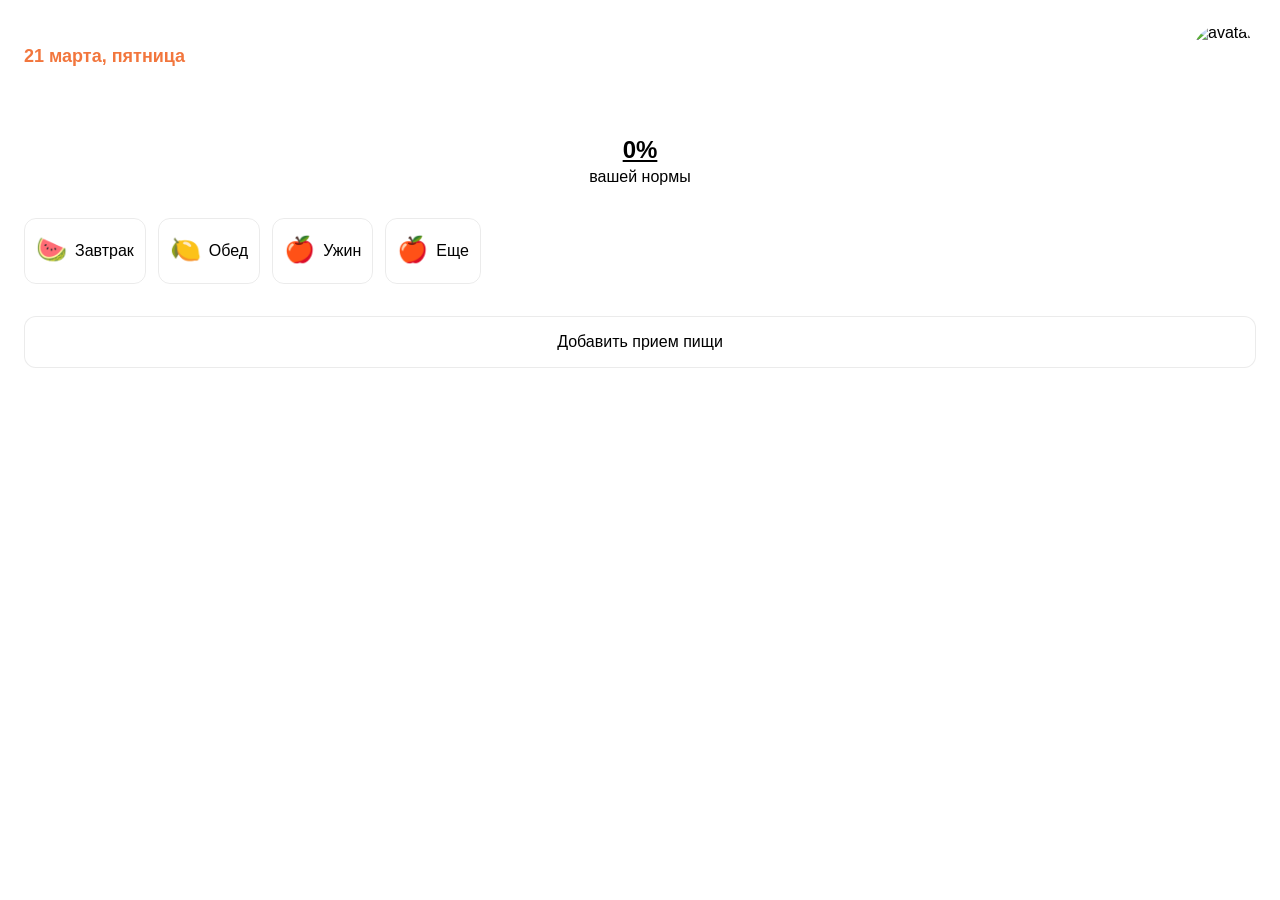
==== index.html @ 6357a82e "Add files via upload" ====
<!DOCTYPE html>
<html lang="ru">
<head>
  <meta charset="UTF-8" />
  <meta name="viewport" content="width=device-width, initial-scale=1.0" />
  <title>Food Tracker</title>
  <link rel="stylesheet" href="styles.css" />
</head>
<body>
  <header class="header">
    <h1 class="date">21 марта, пятница</h1>
    <img src="avatar.png" alt="avatar" class="avatar" />
  </header>

  <main class="main">
    <div class="norm-block">
      <span class="norm-value underline">0%</span>
      <span class="norm-text">вашей нормы</span>
    </div>

    <div class="meals">
      <div class="meal-card">
        <span class="meal-icon">🍉</span>
        <span class="meal-title">Завтрак</span>
      </div>

      <div class="meal-card">
        <span class="meal-icon">🍋</span>
        <span class="meal-title">Обед</span>
      </div>

      <div class="meal-card">
        <span class="meal-icon">🍎</span>
        <span class="meal-title">Ужин</span>
      </div>

      <div class="meal-card">
        <span class="meal-icon">🍎</span>
        <span class="meal-title">Еще</span>
      </div>
    </div>

    <button class="add-meal">Добавить прием пищи</button>
  </main>
</body>
</html>
---- styles.css ----
@import url('https://fonts.googleapis.com/css2?family=Galindo&display=swap');

:root {
  --orange: #F2763D;
  --black: #000000;
  --bg: #FFFFFF;
  --gray: #F5F5F5;
}

body {
  margin: 0;
  background: var(--bg);
  font-family: "Proxima Nova", sans-serif;
}

.header {
  display: flex;
  justify-content: space-between;
  align-items: center;
  padding: 24px;
}

.avatar {
  width: 64px;
  height: 64px;
  border-radius: 50%;
}

.date {
  font-size: 18px;
  font-weight: 700;
  color: var(--orange);
  margin: 0;
}

.main {
  padding: 24px;
}

.norm-block {
  text-align: center;
  margin-bottom: 32px;
}

.norm-value {
  font-size: 24px;
  font-weight: 700;
}

.underline {
  text-decoration: underline;
}

.norm-text {
  font-size: 16px;
  display: block;
  margin-top: 4px;
}

.meals {
  display: flex;
  gap: 12px;
  flex-wrap: wrap;
}

.meal-card {
  display: inline-flex;
  height: 44px;
  padding: 10px 11px;
  border-radius: 12px;
  border: 1px solid rgba(0,0,0,0.08);
  align-items: center;
  gap: 8px;
}

.meal-icon {
  font-family: "Galindo";
  font-size: 25px;
}

.meal-title {
  font-size: 16px;
  font-weight: 400;
}

.add-meal {
  margin-top: 32px;
  width: 100%;
  padding: 16px 0;
  font-size: 16px;
  border-radius: 12px;
  border: 1px solid rgba(0,0,0,0.08);
  background: white;
  cursor: pointer;
}
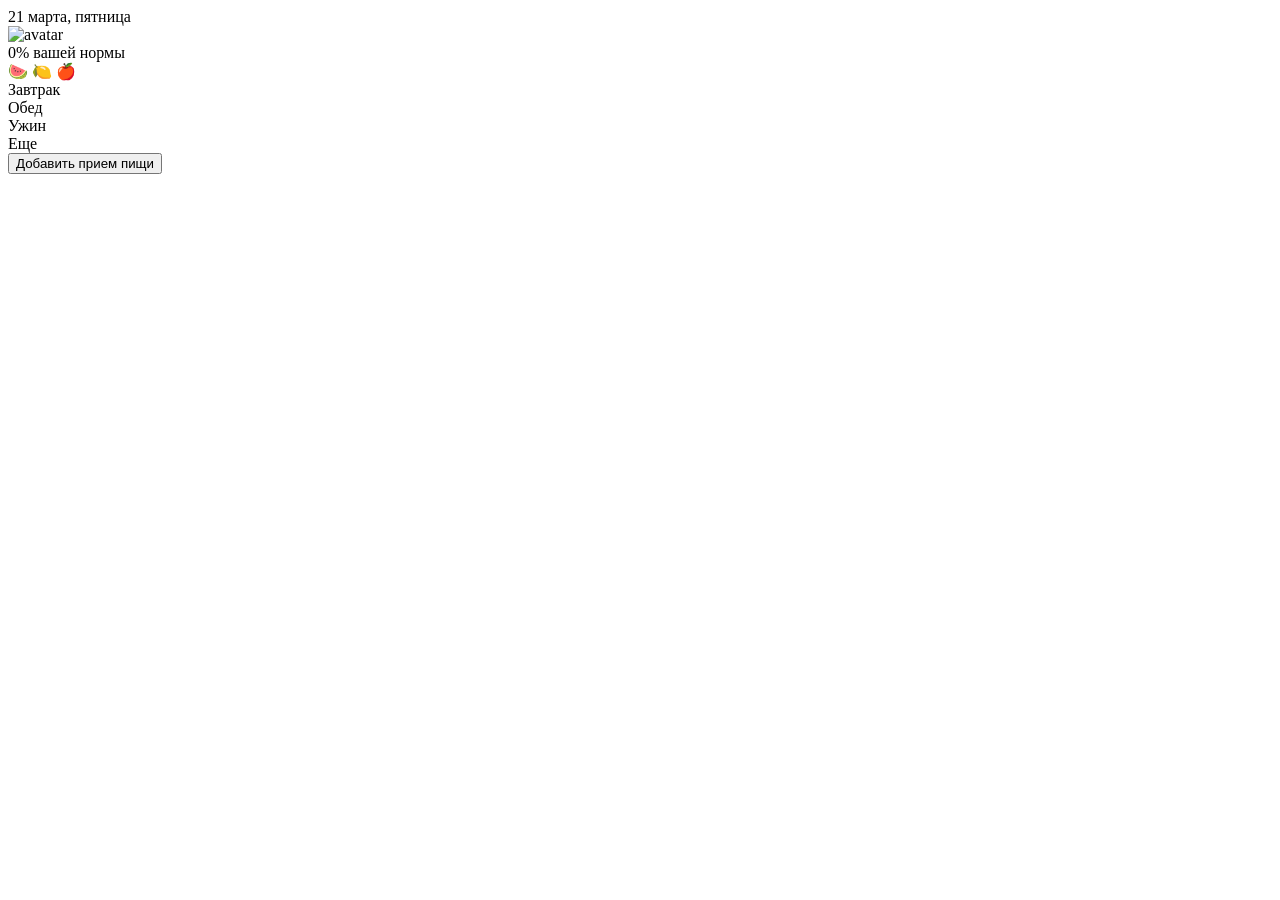
==== commit b7634198: "Update index.html" ====
--- a/index.html
+++ b/index.html
@@ -4,43 +4,43 @@
   <meta charset="UTF-8" />
   <meta name="viewport" content="width=device-width, initial-scale=1.0" />
   <title>Food Tracker</title>
-  <link rel="stylesheet" href="styles.css" />
+  <link rel="stylesheet" href="style.css" />
+
+  <!-- Proxima Nova (CDN аналог) -->
+  <link href="https://fonts.cdnfonts.com/css/proxima-nova-2" rel="stylesheet">
+  <link href="https://fonts.googleapis.com/css2?family=Galindo&display=swap" rel="stylesheet">
 </head>
+
 <body>
+
   <header class="header">
-    <h1 class="date">21 марта, пятница</h1>
-    <img src="avatar.png" alt="avatar" class="avatar" />
+    <div class="date-title">21 марта, пятница</div>
+    <img class="avatar" src="https://lh3.googleusercontent.com/rd-d/[base64]w2240-h1506"
+         alt="avatar">
   </header>
 
-  <main class="main">
-    <div class="norm-block">
-      <span class="norm-value underline">0%</span>
-      <span class="norm-text">вашей нормы</span>
+  <main class="container">
+
+    <div class="goal-number">
+      <span class="underlined">0%</span> вашей нормы
     </div>
 
-    <div class="meals">
-      <div class="meal-card">
-        <span class="meal-icon">🍉</span>
-        <span class="meal-title">Завтрак</span>
-      </div>
-
-      <div class="meal-card">
-        <span class="meal-icon">🍋</span>
-        <span class="meal-title">Обед</span>
-      </div>
-
-      <div class="meal-card">
-        <span class="meal-icon">🍎</span>
-        <span class="meal-title">Ужин</span>
-      </div>
-
-      <div class="meal-card">
-        <span class="meal-icon">🍎</span>
-        <span class="meal-title">Еще</span>
-      </div>
+    <div class="nutrients">
+      <span class="nutrient">🍉</span>
+      <span class="nutrient">🍋</span>
+      <span class="nutrient">🍎</span>
     </div>
 
-    <button class="add-meal">Добавить прием пищи</button>
+    <div class="meals-list">
+      <div class="meal-item">Завтрак</div>
+      <div class="meal-item">Обед</div>
+      <div class="meal-item">Ужин</div>
+      <div class="meal-item">Еще</div>
+    </div>
+
+    <button class="add-meal-btn">Добавить прием пищи</button>
+
   </main>
+
 </body>
 </html>
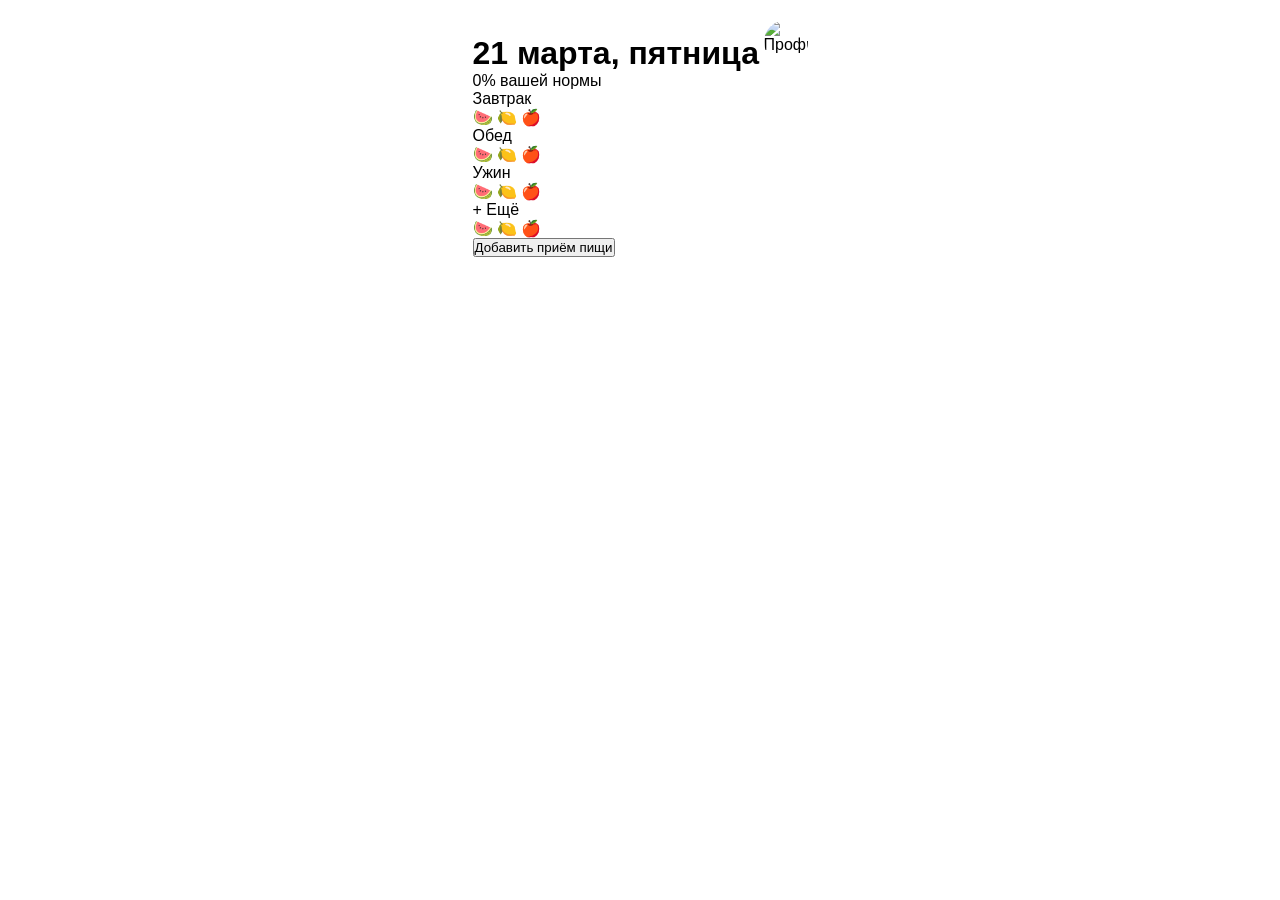
==== commit a6121888: "Update index.html" ====
--- a/index.html
+++ b/index.html
@@ -1,46 +1,64 @@
 <!DOCTYPE html>
 <html lang="ru">
 <head>
-  <meta charset="UTF-8" />
-  <meta name="viewport" content="width=device-width, initial-scale=1.0" />
-  <title>Food Tracker</title>
-  <link rel="stylesheet" href="style.css" />
+    <meta charset="UTF-8">
+    <meta name="viewport" content="width=device-width, initial-scale=1.0">
+    <title>Трекер питания</title>
+    <link rel="stylesheet" href="styles.css">
 
-  <!-- Proxima Nova (CDN аналог) -->
-  <link href="https://fonts.cdnfonts.com/css/proxima-nova-2" rel="stylesheet">
-  <link href="https://fonts.googleapis.com/css2?family=Galindo&display=swap" rel="stylesheet">
+    <!-- Proxima Nova (замена через CDN) -->
+    <link href="https://fonts.cdnfonts.com/css/proxima-nova-2" rel="stylesheet">
+
+    <!-- Galindo (для смайликов) -->
+    <link href="https://fonts.googleapis.com/css2?family=Galindo&display=swap" rel="stylesheet">
 </head>
 
 <body>
 
-  <header class="header">
-    <div class="date-title">21 марта, пятница</div>
-    <img class="avatar" src="https://lh3.googleusercontent.com/rd-d/[base64]w2240-h1506"
-         alt="avatar">
-  </header>
+<header class="header">
+    <img src="assets/avatar.jpg" alt="Профиль" class="avatar">
+</header>
 
-  <main class="container">
+<main class="main-content">
 
-    <div class="goal-number">
-      <span class="underlined">0%</span> вашей нормы
+    <!-- Дата -->
+    <h1 class="date">21 марта, пятница</h1>
+
+    <!-- Процент нормы -->
+    <div class="norma-box">
+        <span class="percent underline">0%</span>
+        <span> вашей нормы</span>
     </div>
 
-    <div class="nutrients">
-      <span class="nutrient">🍉</span>
-      <span class="nutrient">🍋</span>
-      <span class="nutrient">🍎</span>
+    <!-- Блоки приёмов пищи -->
+<section class="meals">
+
+    <div class="meal">
+        <div class="meal-title">Завтрак</div>
+        <div class="meal-emojis">🍉 🍋 🍎</div>
     </div>
 
-    <div class="meals-list">
-      <div class="meal-item">Завтрак</div>
-      <div class="meal-item">Обед</div>
-      <div class="meal-item">Ужин</div>
-      <div class="meal-item">Еще</div>
+    <div class="meal">
+        <div class="meal-title">Обед</div>
+        <div class="meal-emojis">🍉 🍋 🍎</div>
     </div>
 
-    <button class="add-meal-btn">Добавить прием пищи</button>
+    <div class="meal">
+        <div class="meal-title">Ужин</div>
+        <div class="meal-emojis">🍉 🍋 🍎</div>
+    </div>
 
-  </main>
+    <div class="meal">
+        <div class="meal-title">+ Ещё</div>
+        <div class="meal-emojis">🍉 🍋 🍎</div>
+    </div>
+
+</section>
+
+    <!-- Кнопка добавления -->
+    <button class="add-btn">Добавить приём пищи</button>
+
+</main>
 
 </body>
 </html>
--- a/styles.css
+++ b/styles.css
@@ -0,0 +1,106 @@
+  * {
+  margin: 0;
+  padding: 0;
+  box-sizing: border-box;
+}
+
+body {
+  font-family: "Proxima Nova", sans-serif;
+  background: #FFFFFF;
+  padding: 20px;
+  max-width: 375px;
+  margin: 0 auto;
+}
+
+/* HEADER */
+
+.header {
+  display: flex;
+  justify-content: center;
+  align-items: center;
+  position: relative;
+  margin-bottom: 15px;
+}
+
+.avatar {
+  width: 44px;
+  height: 44px;
+  border-radius: 50%;
+  position: absolute;
+  right: 0;
+  top: 0;
+}
+
+.date-title {
+  text-align: center;
+  width: 100%;
+  color: #000;
+  font-size: 16px;
+  font-weight: 700;
+  text-decoration: underline;
+  text-underline-offset: 4px;
+  margin-top: 10px;
+}
+
+/* PROGRESS */
+
+.goal-number {
+  text-align: center;
+  font-size: 16px;
+  font-weight: 700;
+  margin: 15px 0;
+}
+
+.underlined {
+  color: #000;
+  text-decoration: underline;
+}
+
+/* NUTRIENTS */
+
+.nutrients {
+  display: flex;
+  gap: 10px;
+  margin-bottom: 20px;
+  margin-top: 10px;
+}
+
+.nutrient {
+  font-family: "Galindo", cursive;
+  font-size: 25px;
+  line-height: 20px;
+}
+
+/* MEAL ITEMS */
+
+.meals-list {
+  display: flex;
+  flex-direction: column;
+  gap: 12px;
+}
+
+.meal-item {
+  font-size: 16px;
+  padding: 14px;
+  border-radius: 12px;
+  border: 1px solid rgba(0,0,0,0.08);
+  background: #fff;
+  font-weight: 400;
+}
+
+/* BUTTON */
+
+.add-meal-btn {
+  width: 303px;
+  display: flex;
+  justify-content: center;
+  padding: 16px 0;
+  margin: 25px auto;
+  border-radius: 12px;
+  border: none;
+  background: #F2763D;
+  color: white;
+  font-size: 16px;
+  font-weight: 700;
+  cursor: pointer;
+}
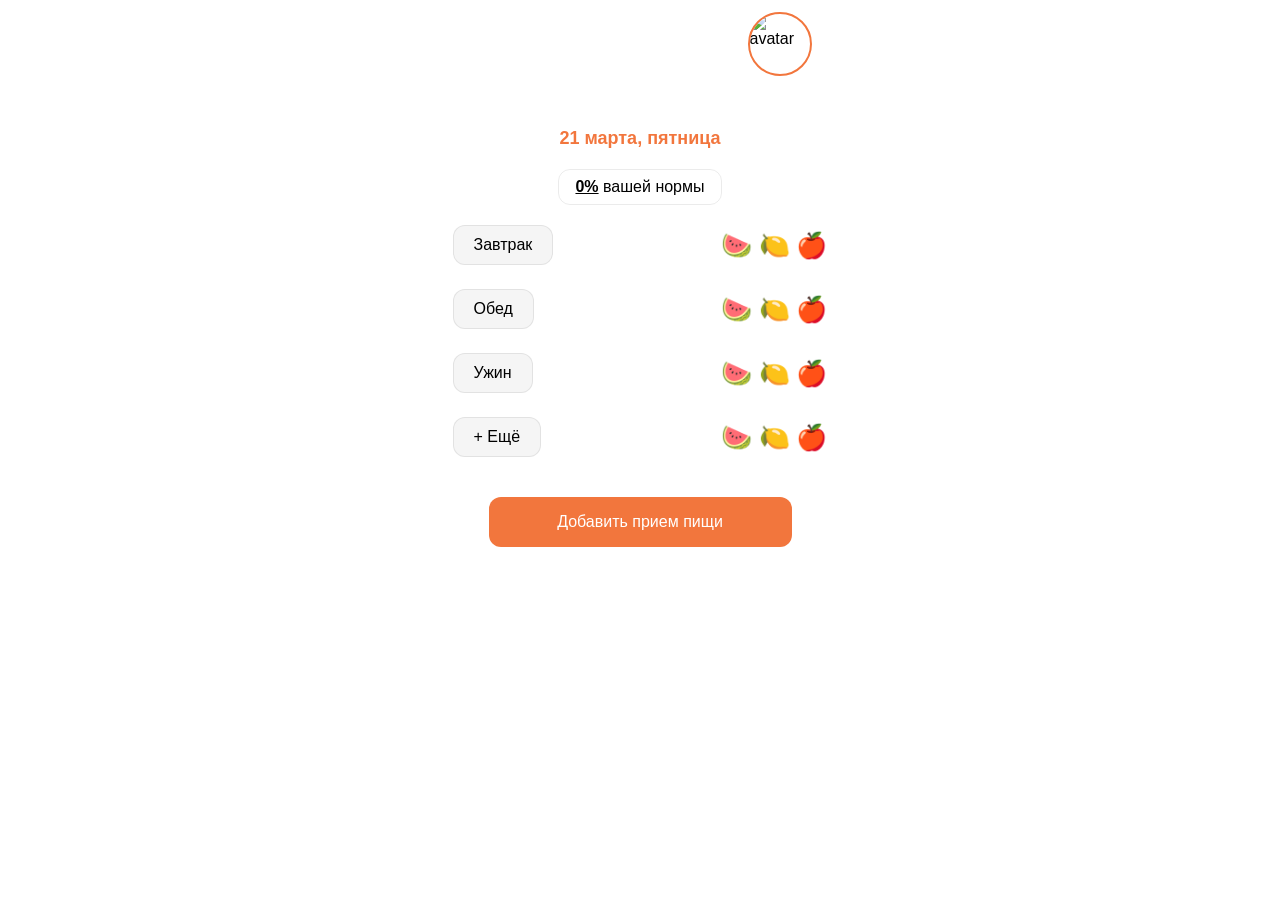
==== commit de3fe231: "Add files via upload" ====
--- a/index.html
+++ b/index.html
@@ -2,35 +2,22 @@
 <html lang="ru">
 <head>
     <meta charset="UTF-8">
-    <meta name="viewport" content="width=device-width, initial-scale=1.0">
-    <title>Трекер питания</title>
+    <meta name="viewport" content="width=375">
+    <title>Food Tracker</title>
     <link rel="stylesheet" href="styles.css">
-
-    <!-- Proxima Nova (замена через CDN) -->
-    <link href="https://fonts.cdnfonts.com/css/proxima-nova-2" rel="stylesheet">
-
-    <!-- Galindo (для смайликов) -->
-    <link href="https://fonts.googleapis.com/css2?family=Galindo&display=swap" rel="stylesheet">
 </head>
-
 <body>
 
-<header class="header">
-    <img src="assets/avatar.jpg" alt="Профиль" class="avatar">
+<header class="top">
+    <img src="avatar.png" alt="avatar" class="avatar">
 </header>
 
-<main class="main-content">
+<h2 class="date">21 марта, пятница</h2>
 
-    <!-- Дата -->
-    <h1 class="date">21 марта, пятница</h1>
+<div class="norm-box">
+    <span class="norm-number">0%</span> вашей нормы
+</div>
 
-    <!-- Процент нормы -->
-    <div class="norma-box">
-        <span class="percent underline">0%</span>
-        <span> вашей нормы</span>
-    </div>
-
-    <!-- Блоки приёмов пищи -->
 <section class="meals">
 
     <div class="meal">
@@ -55,10 +42,7 @@
 
 </section>
 
-    <!-- Кнопка добавления -->
-    <button class="add-btn">Добавить приём пищи</button>
-
-</main>
+<button class="add-meal">Добавить прием пищи</button>
 
 </body>
 </html>
--- a/styles.css
+++ b/styles.css
@@ -1,106 +1,96 @@
-  * {
-  margin: 0;
-  padding: 0;
-  box-sizing: border-box;
+* {
+    margin: 0;
+    padding: 0;
+    box-sizing: border-box;
+}
+
+:root {
+    --orange: #F2763D;
+    --gray-bg: #F5F5F5;
+    --border-light: rgba(0,0,0,0.08);
+    --radius: 12px;
+    --font-main: "Proxima Nova", sans-serif;
+    --font-emoji: "Galindo", sans-serif;
 }
 
 body {
-  font-family: "Proxima Nova", sans-serif;
-  background: #FFFFFF;
-  padding: 20px;
-  max-width: 375px;
-  margin: 0 auto;
+    width: 375px;
+    margin: 0 auto;
+    font-family: var(--font-main);
+    background: white;
 }
 
-/* HEADER */
-
-.header {
-  display: flex;
-  justify-content: center;
-  align-items: center;
-  position: relative;
-  margin-bottom: 15px;
+.top {
+    display: flex;
+    justify-content: flex-end;
+    padding: 12px 16px;
 }
 
 .avatar {
-  width: 44px;
-  height: 44px;
-  border-radius: 50%;
-  position: absolute;
-  right: 0;
-  top: 0;
+    width: 64px;
+    height: 64px;
+    border: 2px solid var(--orange);
+    border-radius: 50%;
 }
 
-.date-title {
-  text-align: center;
-  width: 100%;
-  color: #000;
-  font-size: 16px;
-  font-weight: 700;
-  text-decoration: underline;
-  text-underline-offset: 4px;
-  margin-top: 10px;
+.date {
+    margin-top: 40px;
+    text-align: center;
+    color: var(--orange);
+    font-size: 18px;
+    font-weight: 700;
 }
 
-/* PROGRESS */
-
-.goal-number {
-  text-align: center;
-  font-size: 16px;
-  font-weight: 700;
-  margin: 15px 0;
+.norm-box {
+    margin: 20px auto;
+    padding: 8px 16px;
+    border: 1px solid var(--border-light);
+    border-radius: var(--radius);
+    width: max-content;
+    font-size: 16px;
 }
 
-.underlined {
-  color: #000;
-  text-decoration: underline;
+.norm-number {
+    text-decoration: underline;
+    font-weight: 700;
 }
 
-/* NUTRIENTS */
-
-.nutrients {
-  display: flex;
-  gap: 10px;
-  margin-bottom: 20px;
-  margin-top: 10px;
+.meals {
+    margin-top: 20px;
+    display: flex;
+    flex-direction: column;
+    gap: 24px;
 }
 
-.nutrient {
-  font-family: "Galindo", cursive;
-  font-size: 25px;
-  line-height: 20px;
+.meal {
+    display: flex;
+    justify-content: space-between;
+    align-items: center;
 }
 
-/* MEAL ITEMS */
-
-.meals-list {
-  display: flex;
-  flex-direction: column;
-  gap: 12px;
+.meal-title {
+    background: var(--gray-bg);
+    border: 1px solid var(--border-light);
+    border-radius: var(--radius);
+    padding: 10px 20px;
+    font-size: 16px;
 }
 
-.meal-item {
-  font-size: 16px;
-  padding: 14px;
-  border-radius: 12px;
-  border: 1px solid rgba(0,0,0,0.08);
-  background: #fff;
-  font-weight: 400;
+.meal-emojis {
+    font-family: var(--font-emoji);
+    font-size: 25px;
+    line-height: 20px;
 }
 
-/* BUTTON */
-
-.add-meal-btn {
-  width: 303px;
-  display: flex;
-  justify-content: center;
-  padding: 16px 0;
-  margin: 25px auto;
-  border-radius: 12px;
-  border: none;
-  background: #F2763D;
-  color: white;
-  font-size: 16px;
-  font-weight: 700;
-  cursor: pointer;
+.add-meal {
+    display: block;
+    width: 303px;
+    margin: 40px auto;
+    padding: 16px;
+    background: var(--orange);
+    color: white;
+    font-size: 16px;
+    border: none;
+    border-radius: var(--radius);
+    cursor: pointer;
 }
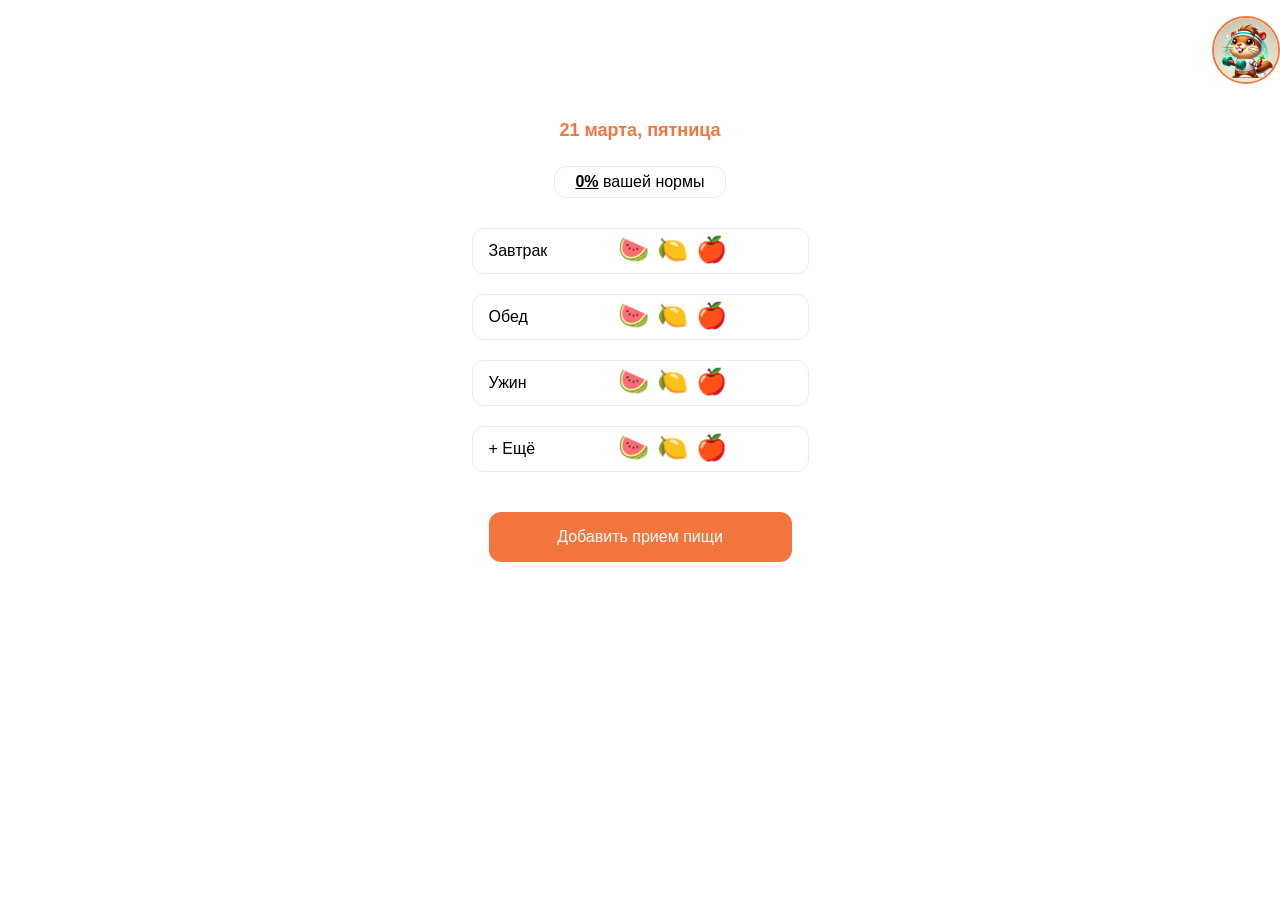
==== commit 0e250655: "Add files via upload" ====
--- a/index.html
+++ b/index.html
@@ -1,46 +1,45 @@
 <!DOCTYPE html>
 <html lang="ru">
 <head>
-    <meta charset="UTF-8">
-    <meta name="viewport" content="width=375">
-    <title>Food Tracker</title>
-    <link rel="stylesheet" href="styles.css">
+<meta charset="UTF-8" />
+<meta name="viewport" content="width=device-width, initial-scale=1.0" />
+<title>Food Tracker</title>
+<link rel="stylesheet" href="styles.css" />
+<link href="https://fonts.googleapis.com/css2?family=Galindo&display=swap" rel="stylesheet">
 </head>
 <body>
 
-<header class="top">
-    <img src="avatar.png" alt="avatar" class="avatar">
+<header class="header">
+  <img src="avatar.png" class="avatar" />
 </header>
 
-<h2 class="date">21 марта, пятница</h2>
+<h2 class="date-title">21 марта, пятница</h2>
 
-<div class="norm-box">
-    <span class="norm-number">0%</span> вашей нормы
+<div class="norm-block">
+  <span class="norm-text"><span class="norm-number">0%</span> вашей нормы</span>
 </div>
 
-<section class="meals">
+<div class="meals">
+  <div class="meal-item">
+    <span class="meal-name">Завтрак</span>
+    <span class="meal-emojis">🍉 🍋 🍎</span>
+  </div>
 
-    <div class="meal">
-        <div class="meal-title">Завтрак</div>
-        <div class="meal-emojis">🍉 🍋 🍎</div>
-    </div>
+  <div class="meal-item">
+    <span class="meal-name">Обед</span>
+    <span class="meal-emojis">🍉 🍋 🍎</span>
+  </div>
 
-    <div class="meal">
-        <div class="meal-title">Обед</div>
-        <div class="meal-emojis">🍉 🍋 🍎</div>
-    </div>
+  <div class="meal-item">
+    <span class="meal-name">Ужин</span>
+    <span class="meal-emojis">🍉 🍋 🍎</span>
+  </div>
 
-    <div class="meal">
-        <div class="meal-title">Ужин</div>
-        <div class="meal-emojis">🍉 🍋 🍎</div>
-    </div>
-
-    <div class="meal">
-        <div class="meal-title">+ Ещё</div>
-        <div class="meal-emojis">🍉 🍋 🍎</div>
-    </div>
-
-</section>
+  <div class="meal-item">
+    <span class="meal-name">+ Ещё</span>
+    <span class="meal-emojis">🍉 🍋 🍎</span>
+  </div>
+</div>
 
 <button class="add-meal">Добавить прием пищи</button>
 
--- a/styles.css
+++ b/styles.css
@@ -1,96 +1,88 @@
-* {
-    margin: 0;
-    padding: 0;
-    box-sizing: border-box;
+body {
+  font-family: 'Proxima Nova', sans-serif;
+  background: #FFFFFF;
+  margin: 0;
+  padding: 0;
+  display: flex;
+  flex-direction: column;
+  align-items: center;
 }
 
-:root {
-    --orange: #F2763D;
-    --gray-bg: #F5F5F5;
-    --border-light: rgba(0,0,0,0.08);
-    --radius: 12px;
-    --font-main: "Proxima Nova", sans-serif;
-    --font-emoji: "Galindo", sans-serif;
-}
-
-body {
-    width: 375px;
-    margin: 0 auto;
-    font-family: var(--font-main);
-    background: white;
-}
-
-.top {
-    display: flex;
-    justify-content: flex-end;
-    padding: 12px 16px;
+.header {
+  width: 100%;
+  display: flex;
+  justify-content: flex-end;
+  padding: 16px;
 }
 
 .avatar {
-    width: 64px;
-    height: 64px;
-    border: 2px solid var(--orange);
-    border-radius: 50%;
+  width: 64px;
+  height: 64px;
+  border-radius: 50%;
+  border: 2px solid #F2763D;
 }
 
-.date {
-    margin-top: 40px;
-    text-align: center;
-    color: var(--orange);
-    font-size: 18px;
-    font-weight: 700;
+.date-title {
+  margin-top: 20px;
+  font-size: 18px;
+  font-weight: 700;
+  color: #F2763D;
+  text-align: center;
 }
 
-.norm-box {
-    margin: 20px auto;
-    padding: 8px 16px;
-    border: 1px solid var(--border-light);
-    border-radius: var(--radius);
-    width: max-content;
-    font-size: 16px;
+.norm-block {
+  border: 1px solid rgba(0,0,0,0.08);
+  border-radius: 12px;
+  padding: 6px 20px;
+  margin-top: 10px;
 }
 
 .norm-number {
-    text-decoration: underline;
-    font-weight: 700;
+  font-weight: 700;
+  text-decoration: underline;
 }
 
 .meals {
-    margin-top: 20px;
-    display: flex;
-    flex-direction: column;
-    gap: 24px;
+  margin-top: 30px;
+  display: flex;
+  flex-direction: column;
+  gap: 20px;
 }
 
-.meal {
-    display: flex;
-    justify-content: space-between;
-    align-items: center;
+.meal-item {
+  width: 303px;
+  height: 44px;
+  border: 1px solid rgba(0,0,0,0.08);
+  border-radius: 12px;
+  display: flex;
+  align-items: center;
+  padding: 0 16px;
+  position: relative;
 }
 
-.meal-title {
-    background: var(--gray-bg);
-    border: 1px solid var(--border-light);
-    border-radius: var(--radius);
-    padding: 10px 20px;
-    font-size: 16px;
+.meal-name {
+  font-size: 16px;
+  font-weight: 400;
+  color: #000;
 }
 
 .meal-emojis {
-    font-family: var(--font-emoji);
-    font-size: 25px;
-    line-height: 20px;
+  font-family: 'Galindo', cursive;
+  font-size: 25px;
+  line-height: 20px;
+  position: absolute;
+  left: 50%;
+  transform: translateX(-20%);
 }
 
 .add-meal {
-    display: block;
-    width: 303px;
-    margin: 40px auto;
-    padding: 16px;
-    background: var(--orange);
-    color: white;
-    font-size: 16px;
-    border: none;
-    border-radius: var(--radius);
-    cursor: pointer;
+  margin-top: 40px;
+  width: 303px;
+  padding: 16px 0;
+  background: #F2763D;
+  color: white;
+  border: none;
+  border-radius: 12px;
+  font-size: 16px;
+  font-family: 'Proxima Nova', sans-serif;
 }
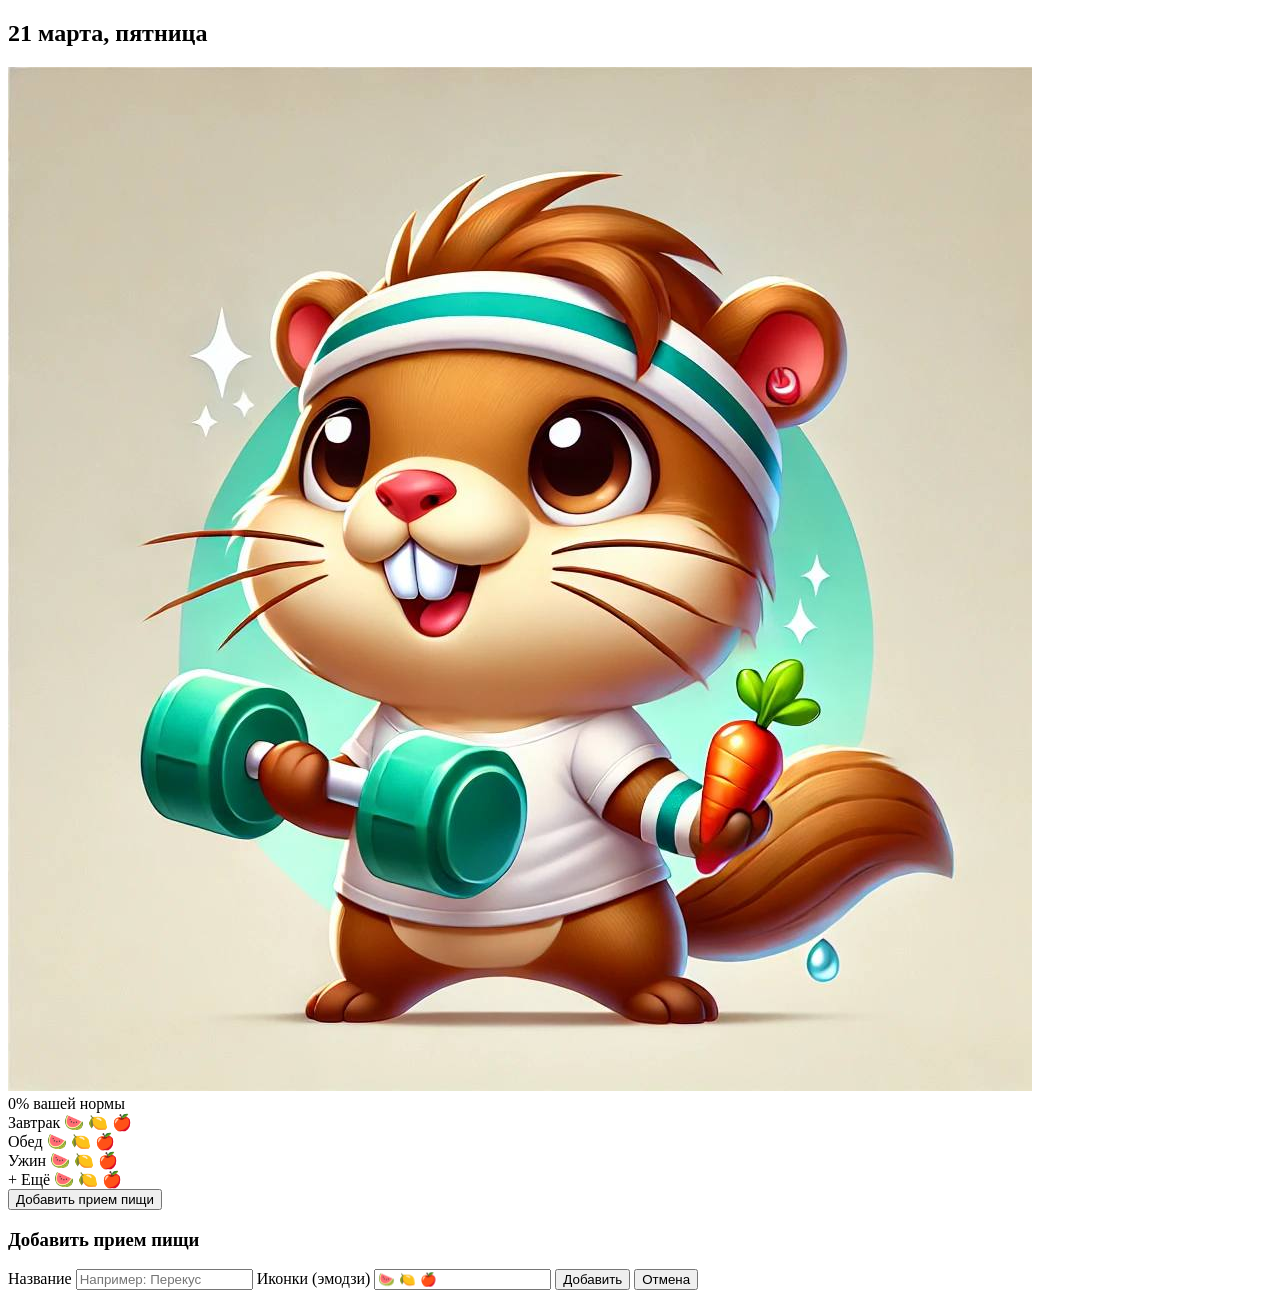
==== commit d749a802: "Rename index-2.html to index.html" ====
--- a/index.html
+++ b/index.html
@@ -1,47 +1,46 @@
 <!DOCTYPE html>
 <html lang="ru">
 <head>
-<meta charset="UTF-8" />
-<meta name="viewport" content="width=device-width, initial-scale=1.0" />
-<title>Food Tracker</title>
-<link rel="stylesheet" href="styles.css" />
-<link href="https://fonts.googleapis.com/css2?family=Galindo&display=swap" rel="stylesheet">
+  <meta charset="UTF-8" />
+  <meta name="viewport" content="width=device-width, initial-scale=1.0" />
+  <title>Food Tracker</title>
+
+  <link rel="stylesheet" href="styles.css" />
 </head>
+
 <body>
+  <section id="app">
+    <div class="header">
+      <h2 class="date">21 марта, пятница</h2>
 
-<header class="header">
-  <img src="avatar.png" class="avatar" />
-</header>
+      <img class="avatar" src="img/avatar.png" alt="аватар" />
+    </div>
 
-<h2 class="date-title">21 марта, пятница</h2>
+    <div class="norma">
+      <span class="percent underline">0%</span> вашей нормы
+    </div>
 
-<div class="norm-block">
-  <span class="norm-text"><span class="norm-number">0%</span> вашей нормы</span>
-</div>
+    <div class="list" id="meals-list"></div>
 
-<div class="meals">
-  <div class="meal-item">
-    <span class="meal-name">Завтрак</span>
-    <span class="meal-emojis">🍉 🍋 🍎</span>
+    <button id="add-button" class="add-btn">Добавить прием пищи</button>
+  </section>
+
+  <!-- Модалка -->
+  <div id="modal" class="modal hidden">
+    <div class="modal-content">
+      <h3>Добавить прием пищи</h3>
+
+      <label>Название</label>
+      <input id="meal-name" type="text" placeholder="Например: Перекус" />
+
+      <label>Иконки (эмодзи)</label>
+      <input id="meal-icons" type="text" placeholder="🍉 🍋 🍎" />
+
+      <button id="save-meal" class="save-btn">Добавить</button>
+      <button id="cancel" class="cancel-btn">Отмена</button>
+    </div>
   </div>
 
-  <div class="meal-item">
-    <span class="meal-name">Обед</span>
-    <span class="meal-emojis">🍉 🍋 🍎</span>
-  </div>
-
-  <div class="meal-item">
-    <span class="meal-name">Ужин</span>
-    <span class="meal-emojis">🍉 🍋 🍎</span>
-  </div>
-
-  <div class="meal-item">
-    <span class="meal-name">+ Ещё</span>
-    <span class="meal-emojis">🍉 🍋 🍎</span>
-  </div>
-</div>
-
-<button class="add-meal">Добавить прием пищи</button>
-
+  <script type="module" src="js/main.js"></script>
 </body>
 </html>
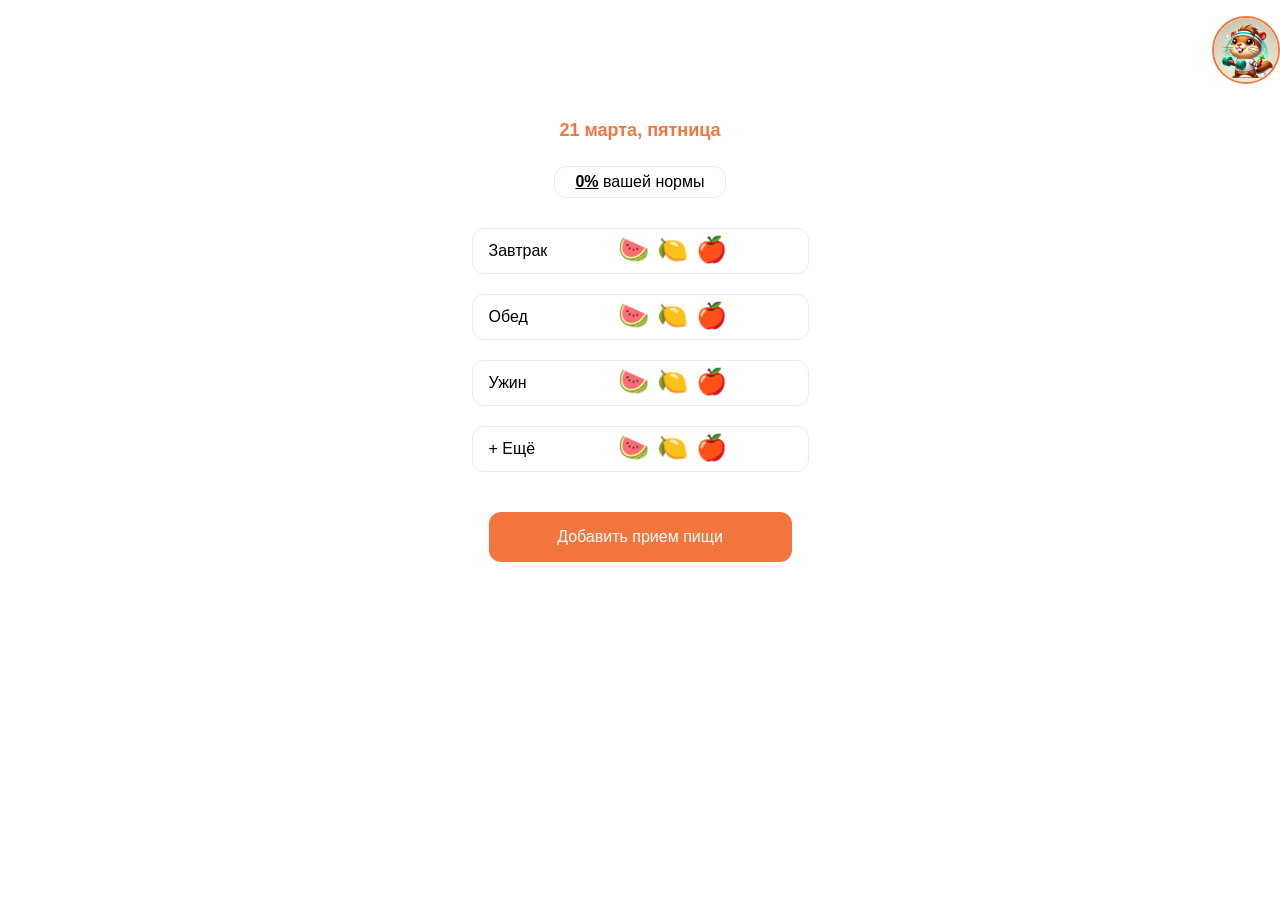
==== commit dfcd3e95: "Add files via upload" ====
--- a/index.html
+++ b/index.html
@@ -1,46 +1,57 @@
 <!DOCTYPE html>
 <html lang="ru">
 <head>
-  <meta charset="UTF-8" />
-  <meta name="viewport" content="width=device-width, initial-scale=1.0" />
-  <title>Food Tracker</title>
+<meta charset="UTF-8" />
+<meta name="viewport" content="width=device-width, initial-scale=1.0" />
+<title>Food Tracker</title>
+<link rel="stylesheet" href="styles.css" />
+<link href="https://fonts.googleapis.com/css2?family=Galindo&display=swap" rel="stylesheet">
+</head>
+<body>
 
-  <link rel="stylesheet" href="styles.css" />
-</head>
+<header class="header">
+  <img src="avatar.png" class="avatar" />
+</header>
 
-<body>
-  <section id="app">
-    <div class="header">
-      <h2 class="date">21 марта, пятница</h2>
+<h2 class="date-title">21 марта, пятница</h2>
 
-      <img class="avatar" src="img/avatar.png" alt="аватар" />
+<div class="norm-block">
+  <span class="norm-text"><span class="norm-number">0%</span> вашей нормы</span>
+</div>
+
+<div class="meals" id="meals-list">
+  <div class="meal-item"><span class="meal-name">Завтрак</span><span class="meal-emojis">🍉 🍋 🍎</span></div>
+  <div class="meal-item"><span class="meal-name">Обед</span><span class="meal-emojis">🍉 🍋 🍎</span></div>
+  <div class="meal-item"><span class="meal-name">Ужин</span><span class="meal-emojis">🍉 🍋 🍎</span></div>
+  <div class="meal-item"><span class="meal-name">+ Ещё</span><span class="meal-emojis">🍉 🍋 🍎</span></div>
+</div>
+
+<button class="add-meal">Добавить прием пищи</button>
+
+<div id="modal-overlay" class="modal-overlay hidden">
+  <div class="modal">
+    <h3 class="modal-title">Прием пищи</h3>
+
+    <div class="meal-type-row">
+      <button class="meal-type active" data-type="Завтрак">Завтрак</button>
+      <button class="meal-type" data-type="Обед">Обед</button>
+      <button class="meal-type" data-type="Ужин">Ужин</button>
+      <button class="meal-type" data-type="+ Ещё">+ Ещё</button>
     </div>
 
-    <div class="norma">
-      <span class="percent underline">0%</span> вашей нормы
+    <input id="food-input" class="food-input" placeholder="Введите блюдо" />
+
+    <div class="macros-row">
+      <div class="macro-box"><label>Ккал</label><span id="cal">0</span></div>
+      <div class="macro-box"><label>Б</label><span id="protein">0</span></div>
+      <div class="macro-box"><label>Ж</label><span id="fat">0</span></div>
+      <div class="macro-box"><label>У</label><span id="carbs">0</span></div>
     </div>
 
-    <div class="list" id="meals-list"></div>
+    <button id="add-food-btn" class="modal-add-btn">Добавить прием пищи</button>
+  </div>
+</div>
 
-    <button id="add-button" class="add-btn">Добавить прием пищи</button>
-  </section>
-
-  <!-- Модалка -->
-  <div id="modal" class="modal hidden">
-    <div class="modal-content">
-      <h3>Добавить прием пищи</h3>
-
-      <label>Название</label>
-      <input id="meal-name" type="text" placeholder="Например: Перекус" />
-
-      <label>Иконки (эмодзи)</label>
-      <input id="meal-icons" type="text" placeholder="🍉 🍋 🍎" />
-
-      <button id="save-meal" class="save-btn">Добавить</button>
-      <button id="cancel" class="cancel-btn">Отмена</button>
-    </div>
-  </div>
-
-  <script type="module" src="js/main.js"></script>
+<script type="module" src="script.js"></script>
 </body>
 </html>
--- a/styles.css
+++ b/styles.css
@@ -0,0 +1,167 @@
+body {
+  font-family: 'Proxima Nova', sans-serif;
+  background: #FFFFFF;
+  margin: 0;
+  padding: 0;
+  display: flex;
+  flex-direction: column;
+  align-items: center;
+}
+
+.header {
+  width: 100%;
+  display: flex;
+  justify-content: flex-end;
+  padding: 16px;
+}
+
+.avatar {
+  width: 64px;
+  height: 64px;
+  border-radius: 50%;
+  border: 2px solid #F2763D;
+}
+
+.date-title {
+  margin-top: 20px;
+  font-size: 18px;
+  font-weight: 700;
+  color: #F2763D;
+  text-align: center;
+}
+
+.norm-block {
+  border: 1px solid rgba(0,0,0,0.08);
+  border-radius: 12px;
+  padding: 6px 20px;
+  margin-top: 10px;
+}
+
+.norm-number {
+  font-weight: 700;
+  text-decoration: underline;
+}
+
+.meals {
+  margin-top: 30px;
+  display: flex;
+  flex-direction: column;
+  gap: 20px;
+}
+
+.meal-item {
+  width: 303px;
+  height: 44px;
+  border: 1px solid rgba(0,0,0,0.08);
+  border-radius: 12px;
+  display: flex;
+  align-items: center;
+  padding: 0 16px;
+  position: relative;
+}
+
+.meal-name {
+  font-size: 16px;
+  font-weight: 400;
+  color: #000;
+}
+
+.meal-emojis {
+  font-family: 'Galindo', cursive;
+  font-size: 25px;
+  line-height: 20px;
+  position: absolute;
+  left: 50%;
+  transform: translateX(-20%);
+}
+
+.add-meal {
+  margin-top: 40px;
+  width: 303px;
+  padding: 16px 0;
+  background: #F2763D;
+  color: white;
+  border: none;
+  border-radius: 12px;
+  font-size: 16px;
+}
+
+.modal-overlay {
+  position: fixed;
+  inset: 0;
+  background: rgba(0,0,0,0.4);
+  display: flex;
+  justify-content: center;
+  align-items: flex-end;
+}
+
+.hidden { display: none; }
+
+.modal {
+  width: 100%;
+  max-width: 375px;
+  background: white;
+  padding: 24px;
+  border-top-left-radius: 16px;
+  border-top-right-radius: 16px;
+}
+
+.modal-title {
+  text-align: center;
+  font-size: 18px;
+  font-weight: 700;
+  color: #F2763D;
+  margin-bottom: 20px;
+}
+
+.meal-type-row {
+  display: flex;
+  gap: 8px;
+  margin-bottom: 16px;
+}
+
+.meal-type {
+  flex: 1;
+  padding: 8px 0;
+  border-radius: 12px;
+  border: 1px solid rgba(0,0,0,0.08);
+  background: #fff;
+}
+
+.meal-type.active {
+  background: rgba(242,118,61,0.33);
+  border: none;
+}
+
+.food-input {
+  width: 100%;
+  padding: 14px;
+  border-radius: 12px;
+  border: 1px solid rgba(0,0,0,0.08);
+  margin-bottom: 20px;
+  font-size: 16px;
+}
+
+.macros-row {
+  display: flex;
+  justify-content: space-between;
+  margin-bottom: 20px;
+}
+
+.macro-box {
+  width: 60px;
+  padding: 12px;
+  border-radius: 12px;
+  background: #F5F5F5;
+  text-align: center;
+}
+
+.modal-add-btn {
+  width: 100%;
+  padding: 16px 0;
+  border-radius: 12px;
+  background: #F2763D;
+  color: white;
+  border: none;
+  font-size: 16px;
+}
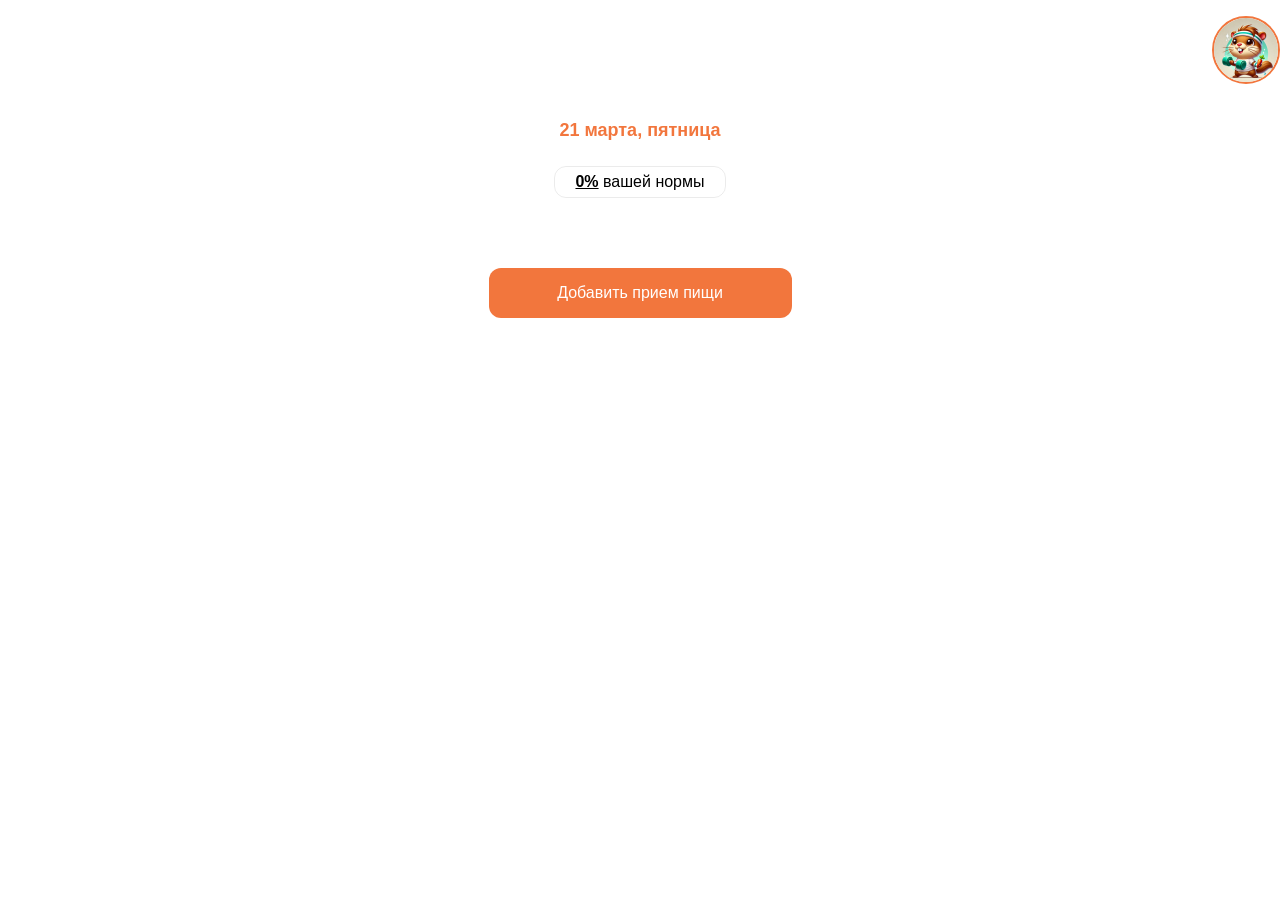
==== commit 7f133797: "Update index.html" ====
--- a/index.html
+++ b/index.html
@@ -1,12 +1,15 @@
 <!DOCTYPE html>
 <html lang="ru">
 <head>
-<meta charset="UTF-8" />
-<meta name="viewport" content="width=device-width, initial-scale=1.0" />
-<title>Food Tracker</title>
-<link rel="stylesheet" href="styles.css" />
-<link href="https://fonts.googleapis.com/css2?family=Galindo&display=swap" rel="stylesheet">
+  <meta charset="UTF-8" />
+  <meta name="viewport" content="width=device-width, initial-scale=1.0" />
+  <title>Food Tracker</title>
+
+  <link rel="stylesheet" href="styles.css" />
+  <link rel="stylesheet" href="modal.css" />
+  <link href="https://fonts.googleapis.com/css2?family=Galindo&display=swap" rel="stylesheet">
 </head>
+
 <body>
 
 <header class="header">
@@ -16,39 +19,36 @@
 <h2 class="date-title">21 марта, пятница</h2>
 
 <div class="norm-block">
-  <span class="norm-text"><span class="norm-number">0%</span> вашей нормы</span>
+  <span class="norm-text"><span id="norm-number" class="norm-number">0%</span> вашей нормы</span>
 </div>
 
-<div class="meals" id="meals-list">
-  <div class="meal-item"><span class="meal-name">Завтрак</span><span class="meal-emojis">🍉 🍋 🍎</span></div>
-  <div class="meal-item"><span class="meal-name">Обед</span><span class="meal-emojis">🍉 🍋 🍎</span></div>
-  <div class="meal-item"><span class="meal-name">Ужин</span><span class="meal-emojis">🍉 🍋 🍎</span></div>
-  <div class="meal-item"><span class="meal-name">+ Ещё</span><span class="meal-emojis">🍉 🍋 🍎</span></div>
-</div>
+<div id="meals-list" class="meals"></div>
 
-<button class="add-meal">Добавить прием пищи</button>
+<button id="add-meal-btn" class="add-meal">Добавить прием пищи</button>
 
+<!-- Модалка добавления блюда -->
 <div id="modal-overlay" class="modal-overlay hidden">
   <div class="modal">
     <h3 class="modal-title">Прием пищи</h3>
 
-    <div class="meal-type-row">
-      <button class="meal-type active" data-type="Завтрак">Завтрак</button>
-      <button class="meal-type" data-type="Обед">Обед</button>
-      <button class="meal-type" data-type="Ужин">Ужин</button>
-      <button class="meal-type" data-type="+ Ещё">+ Ещё</button>
+    <div class="meal-type-selector" id="meal-type-selector">
+      <button data-type="Завтрак" class="meal-type selected">Завтрак</button>
+      <button data-type="Обед" class="meal-type">Обед</button>
+      <button data-type="Ужин" class="meal-type">Ужин</button>
+      <button data-type="Другое" class="meal-type">+ Еще</button>
     </div>
 
-    <input id="food-input" class="food-input" placeholder="Введите блюдо" />
+    <input id="dish-input" class="input" placeholder="Введите блюдо">
 
-    <div class="macros-row">
-      <div class="macro-box"><label>Ккал</label><span id="cal">0</span></div>
-      <div class="macro-box"><label>Б</label><span id="protein">0</span></div>
-      <div class="macro-box"><label>Ж</label><span id="fat">0</span></div>
-      <div class="macro-box"><label>У</label><span id="carbs">0</span></div>
+    <div class="pills">
+      <div class="pill"><span>Ккал</span><span id="p-cal">0</span></div>
+      <div class="pill"><span>Б</span><span id="p-protein">0</span></div>
+      <div class="pill"><span>Ж</span><span id="p-fat">0</span></div>
+      <div class="pill"><span>У</span><span id="p-carb">0</span></div>
     </div>
 
-    <button id="add-food-btn" class="modal-add-btn">Добавить прием пищи</button>
+    <button id="save-dish-btn" class="save-btn">Добавить прием пищи</button>
+    <div class="modal-line"></div>
   </div>
 </div>
 
